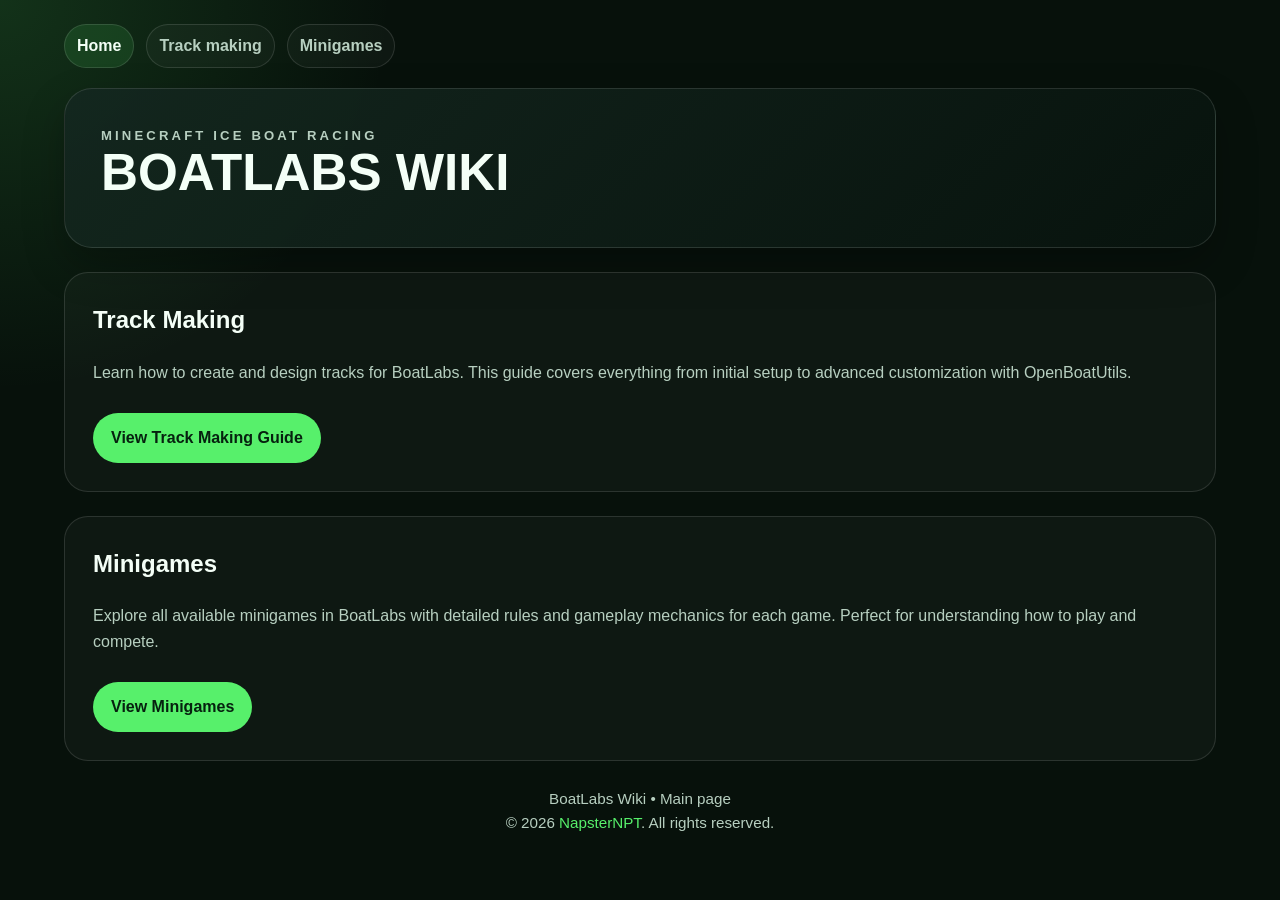
==== index.html @ e5155fdd "done the website" ====
<!DOCTYPE html>
<html lang="en">

<head>
    <meta charset="UTF-8" />
    <meta name="viewport" content="width=device-width, initial-scale=1.0" />
    <title>BoatLabs Wiki</title>
    <link rel="stylesheet" href="styles.css" />
</head>

<body>
    <div class="site">
        <nav class="top-nav">
            <a class="active" href="index.html">Home</a>
            <a href="track-making.html">Track making</a>
            <a href="minigames.html">Minigames</a>
        </nav>

        <header class="hero">
            <div>
                <p class="eyebrow">Minecraft ice boat racing</p>
                <h1>BoatLabs Wiki</h1>
            </div>
        </header>

        <main>
            <section class="section">
                <h2>Track Making</h2>
                <p>Learn how to create and design tracks for BoatLabs. This guide covers everything from initial setup
                    to advanced customization with OpenBoatUtils.</p>
                <a href="track-making.html" class="btn btn-primary"
                    style="display: inline-block; margin-top: 12px;">View Track Making Guide</a>
            </section>

            <section class="section">
                <h2>Minigames</h2>
                <p>Explore all available minigames in BoatLabs with detailed rules and gameplay mechanics for each game.
                    Perfect for understanding how to play and compete.</p>
                <a href="minigames.html" class="btn btn-primary" style="display: inline-block; margin-top: 12px;">View
                    Minigames</a>
            </section>
        </main>

        <footer>
            BoatLabs Wiki • Main page<br>
            © 2026 <a href="https://napsternpt.github.io/">NapsterNPT</a>. All rights reserved.
        </footer>
    </div>
</body>

</html>
---- styles.css ----
:root {
    --bg: #07110b;
    --panel: #0f1d15;
    --panel-2: #14271f;
    --text: #f4fff7;
    --muted: #b7cfc0;
    --accent: #57f06b;
    --border: rgba(255,255,255,0.12);
}

* {
    box-sizing: border-box;
}

html {
    min-height: 100vh;
}

body {
    margin: 0;
    font-family: "Segoe UI", Arial, sans-serif;
    color: var(--text);
    background:
        radial-gradient(circle at top left, rgba(87, 240, 107, 0.15), transparent 25%),
        var(--bg);
    line-height: 1.6;
    min-height: 100vh;
}

.site {
    max-width: 1200px;
    margin: 0 auto;
    padding: 24px;
}

.top-nav {
    display: flex;
    flex-wrap: wrap;
    gap: 12px;
    margin-bottom: 20px;
}

.top-nav a {
    color: var(--muted);
    text-decoration: none;
    font-weight: 600;
    padding: 8px 12px;
    border-radius: 999px;
    border: 1px solid var(--border);
    background: rgba(255,255,255,0.03);
}

.top-nav a:hover,
.top-nav a.active {
    color: var(--text);
    background: rgba(87, 240, 107, 0.12);
}

.page-intro {
    margin-top: 8px;
}

.page-intro p {
    max-width: 720px;
    margin: 0;
}

.hero {
    display: grid;
    grid-template-columns: 1.3fr 0.8fr;
    gap: 24px;
    padding: 36px;
    border-radius: 28px;
    background: linear-gradient(135deg, rgba(20,39,31,0.95), rgba(8,20,14,0.95));
    border: 1px solid var(--border);
    box-shadow: 0 18px 40px rgba(0,0,0,0.25);
}

.eyebrow {
    margin: 0 0 8px;
    color: var(--accent);
    font-size: 0.82rem;
    font-weight: 700;
    letter-spacing: 0.24em;
    text-transform: uppercase;
}

.hero h1 {
    margin: 0 0 12px;
    font-size: clamp(2rem, 4vw, 3.2rem);
    line-height: 1.05;
    text-transform: uppercase;
}

.hero p {
    margin: 0;
    color: var(--muted);
    max-width: 620px;
}

.hero-actions {
    display: flex;
    flex-wrap: wrap;
    gap: 12px;
    margin-top: 20px;
}

.btn {
    display: inline-block;
    padding: 12px 18px;
    border-radius: 999px;
    text-decoration: none;
    font-weight: 700;
    transition: transform 0.2s ease, background 0.2s ease;
}

.btn:hover {
    transform: translateY(-2px);
}

.btn-primary {
    background: var(--accent);
    color: #06210f;
}

.btn-secondary {
    background: transparent;
    color: var(--text);
    border: 1px solid var(--border);
}

.hero-stats {
    display: flex;
    flex-wrap: wrap;
    gap: 14px;
    margin-top: 24px;
}

.stat-box {
    padding: 12px 14px;
    border-radius: 14px;
    background: rgba(255,255,255,0.05);
    min-width: 120px;
}

.stat-box strong {
    display: block;
    color: var(--accent);
    font-size: 1.1rem;
}

.panel-card {
    padding: 20px;
    border-radius: 20px;
    background: linear-gradient(180deg, var(--panel-2), var(--panel));
    border: 1px solid var(--border);
}

.panel-card h2 {
    margin-top: 0;
    margin-bottom: 10px;
    font-size: 1.15rem;
}

.panel-card ul {
    margin: 0;
    padding-left: 18px;
    color: var(--muted);
}

.panel-card a {
    color: var(--accent);
    text-decoration: none;
}

.panel-card a:hover {
    text-decoration: underline;
}

.panel-card li + li {
    margin-top: 8px;
}

.section {
    margin-top: 24px;
    padding: 28px;
    border-radius: 24px;
    background: rgba(255,255,255,0.03);
    border: 1px solid var(--border);
}

.section-title {
    margin-bottom: 18px;
}

.info-grid {
    display: grid;
    grid-template-columns: repeat(2, minmax(0, 1fr));
    gap: 16px;
}

.info-card {
    padding: 18px;
    border-radius: 16px;
    background: linear-gradient(135deg, rgba(87,240,107,0.08), rgba(255,255,255,0.03));
    border: 1px solid var(--border);
}

.info-card h3 {
    margin-top: 0;
    margin-bottom: 8px;
}

.minigames-list {
    display: grid;
    grid-template-columns: repeat(auto-fill, minmax(200px, 1fr));
    gap: 12px;
}

.minigame-item {
    padding: 16px;
    border-radius: 12px;
    background: var(--panel);
    border: 1px solid var(--border);
    color: var(--text);
    font-weight: 600;
}

.game-rules {
    color: var(--muted);
    padding-left: 20px;
    line-height: 1.8;
}

.game-rules li {
    margin-bottom: 10px;
}

.section h3 {
    color: var(--accent);
    margin-bottom: 10px;
}

pre {
    margin: 12px 0;
    padding: 12px 14px;
    background: rgba(255,255,255,0.05);
    border: 1px solid var(--border);
    border-radius: 10px;
    overflow-x: auto;
}

code {
    font-family: Consolas, monospace;
    color: var(--accent);
}

.section h2,
.section h3 {
    margin-top: 0;
}

.section p {
    color: var(--muted);
}

footer {
    text-align: center;
    padding: 26px 10px 8px;
    color: var(--muted);
    font-size: 0.95rem;
}

footer a {
    color: var(--accent);
    text-decoration: none;
}

footer a:hover {
    text-decoration: underline;
}

.sidebar-right {
    position: fixed;
    right: 24px;
    top: 100px;
    width: 180px;
    max-height: calc(100vh - 120px);
    overflow-y: auto;
}

.sidebar-right h3 {
    margin-top: 0;
    margin-bottom: 16px;
    font-size: 0.9rem;
    color: var(--accent);
    text-transform: uppercase;
    letter-spacing: 0.05em;
}

.sidebar-right ul {
    list-style: none;
    margin: 0;
    padding: 0;
}

.sidebar-right ul li {
    margin-bottom: 6px;
}

.sidebar-right ul a {
    color: var(--muted);
    text-decoration: none;
    font-size: 0.85rem;
    display: block;
    padding: 4px 0;
    border-right: 2px solid transparent;
    padding-right: 10px;
    transition: all 0.2s ease;
}

.sidebar-right ul a:hover {
    color: var(--text);
    border-right-color: var(--accent);
}

@media (max-width: 900px) {
    .hero {
        grid-template-columns: 1fr;
    }

    .info-grid {
        grid-template-columns: 1fr;
    }

    .sidebar-right {
        display: none;
    }
}
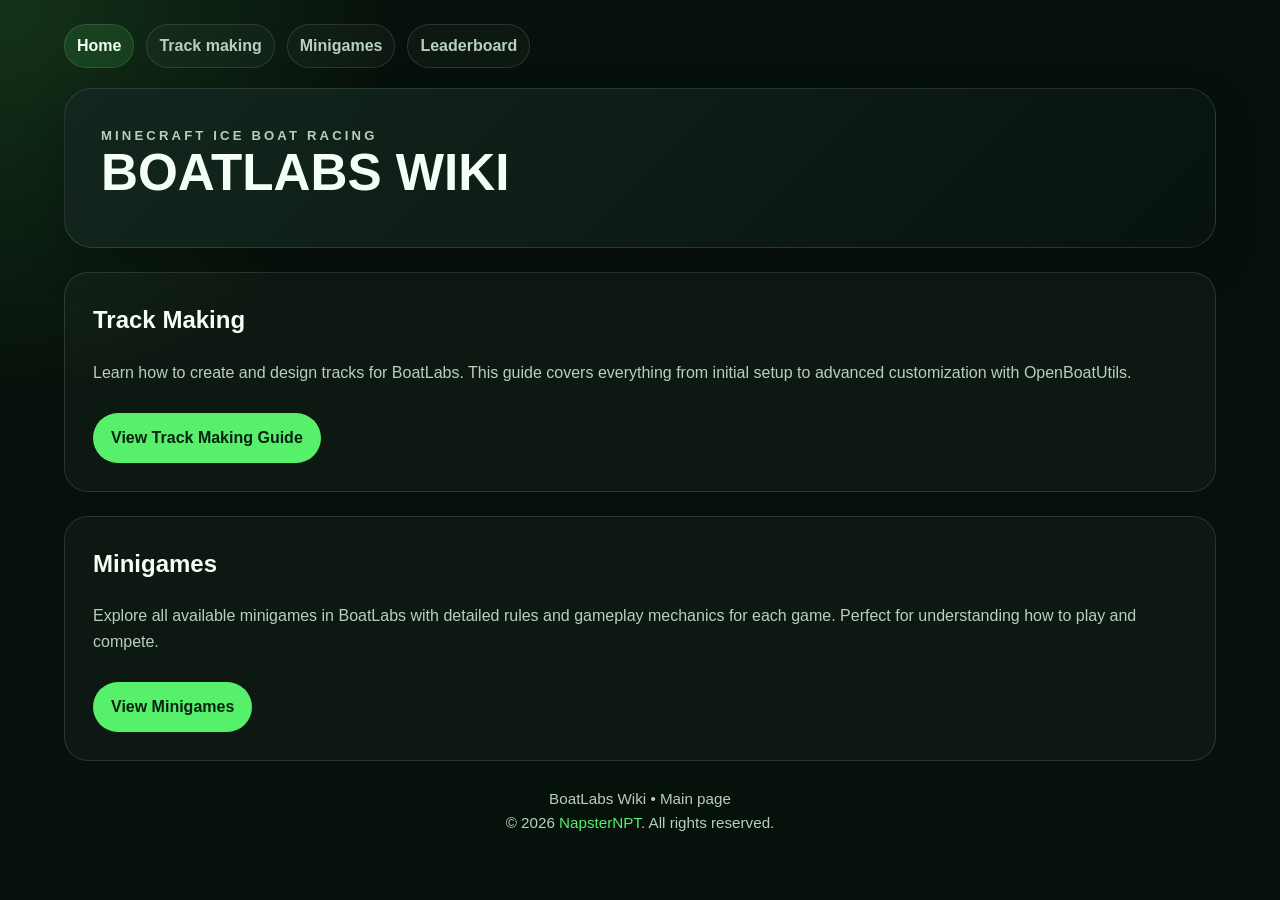
==== commit b880d8bb: "leatherboard!!!" ====
--- a/index.html
+++ b/index.html
@@ -5,6 +5,7 @@
     <meta charset="UTF-8" />
     <meta name="viewport" content="width=device-width, initial-scale=1.0" />
     <title>BoatLabs Wiki</title>
+    <link rel="icon" href="icon.ico" type="image/x-icon" />
     <link rel="stylesheet" href="styles.css" />
 </head>
 
@@ -14,6 +15,7 @@
             <a class="active" href="index.html">Home</a>
             <a href="track-making.html">Track making</a>
             <a href="minigames.html">Minigames</a>
+            <a href="leaderboard.html">Leaderboard</a>
         </nav>
 
         <header class="hero">
--- a/styles.css
+++ b/styles.css
@@ -324,6 +324,115 @@
     border-right-color: var(--accent);
 }
 
+.leaderboard-controls {
+    display: flex;
+    flex-wrap: wrap;
+    align-items: center;
+    gap: 16px;
+    margin-bottom: 20px;
+}
+
+.tabs {
+    display: flex;
+    gap: 6px;
+    background: rgba(255,255,255,0.04);
+    padding: 4px;
+    border-radius: 999px;
+    border: 1px solid var(--border);
+}
+
+.tab {
+    padding: 8px 18px;
+    border: none;
+    border-radius: 999px;
+    background: transparent;
+    color: var(--muted);
+    font-weight: 600;
+    font-size: 0.9rem;
+    cursor: pointer;
+    transition: background 0.2s, color 0.2s;
+}
+
+.tab:hover {
+    color: var(--text);
+    background: rgba(255,255,255,0.06);
+}
+
+.tab.active {
+    background: var(--accent);
+    color: #06210f;
+}
+
+.filter-bar {
+    display: flex;
+    align-items: center;
+    gap: 8px;
+    color: var(--muted);
+    font-size: 0.9rem;
+}
+
+.filter-bar select {
+    padding: 6px 12px;
+    border-radius: 8px;
+    border: 1px solid var(--border);
+    background: var(--panel);
+    color: var(--text);
+    font-size: 0.9rem;
+    cursor: pointer;
+}
+
+.search-bar {
+    margin-bottom: 16px;
+}
+
+.search-bar input {
+    width: 100%;
+    padding: 10px 14px;
+    border-radius: 10px;
+    border: 1px solid var(--border);
+    background: var(--panel);
+    color: var(--text);
+    font-size: 0.95rem;
+    outline: none;
+    transition: border-color 0.2s;
+}
+
+.search-bar input::placeholder {
+    color: var(--muted);
+}
+
+.search-bar input:focus {
+    border-color: var(--accent);
+}
+
+.standings-table {
+    width: 100%;
+    border-collapse: collapse;
+}
+
+.standings-table th,
+.standings-table td {
+    text-align: left;
+    padding: 10px 14px;
+    border-bottom: 1px solid var(--border);
+}
+
+.standings-table th {
+    color: var(--accent);
+    font-size: 0.85rem;
+    text-transform: uppercase;
+    letter-spacing: 0.08em;
+}
+
+.standings-table td:first-child {
+    color: var(--muted);
+    width: 60px;
+}
+
+.standings-table tbody tr:hover {
+    background: rgba(255,255,255,0.03);
+}
+
 @media (max-width: 900px) {
     .hero {
         grid-template-columns: 1fr;
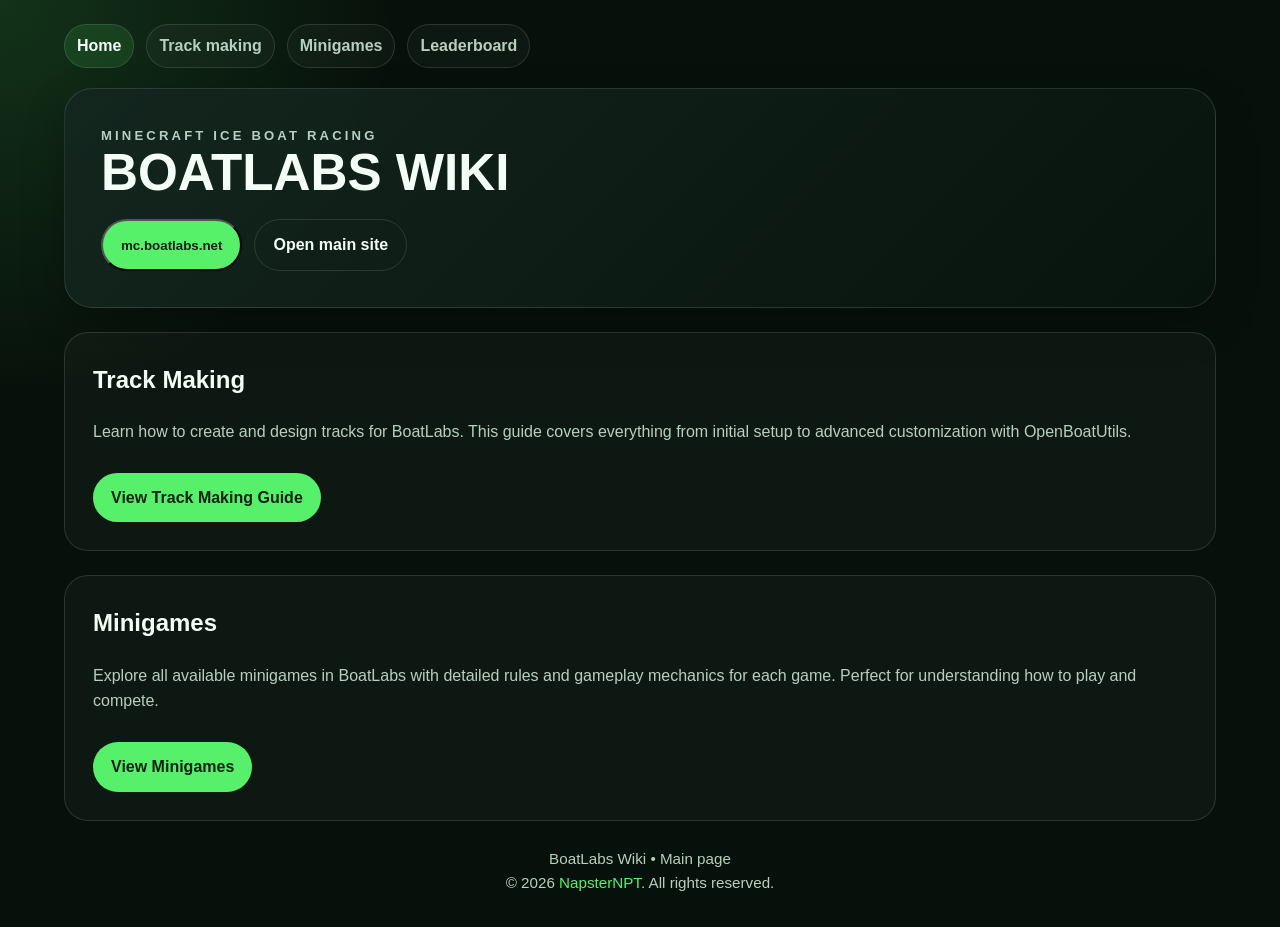
==== commit b4f10a37: "added useful links" ====
--- a/index.html
+++ b/index.html
@@ -22,6 +22,11 @@
             <div>
                 <p class="eyebrow">Minecraft ice boat racing</p>
                 <h1>BoatLabs Wiki</h1>
+                <div class="hero-actions">
+                    <button type="button" class="btn btn-primary" id="copy-ip-btn">mc.boatlabs.net</button>
+                    <a href="https://boatlabs.net/" class="btn btn-secondary" target="_blank"
+                        rel="noopener noreferrer">Open main site</a>
+                </div>
             </div>
         </header>
 
@@ -48,6 +53,27 @@
             © 2026 <a href="https://napsternpt.github.io/">NapsterNPT</a>. All rights reserved.
         </footer>
     </div>
+
+    <script>
+        const copyIpBtn = document.getElementById('copy-ip-btn');
+
+        if (copyIpBtn) {
+            copyIpBtn.addEventListener('click', async () => {
+                try {
+                    await navigator.clipboard.writeText('mc.boatlabs.net');
+                    copyIpBtn.textContent = 'IP copied!';
+                    setTimeout(() => {
+                        copyIpBtn.textContent = 'Copy server IP';
+                    }, 1800);
+                } catch (error) {
+                    copyIpBtn.textContent = 'Copy failed';
+                    setTimeout(() => {
+                        copyIpBtn.textContent = 'Copy server IP';
+                    }, 1800);
+                }
+            });
+        }
+    </script>
 </body>
 
 </html>
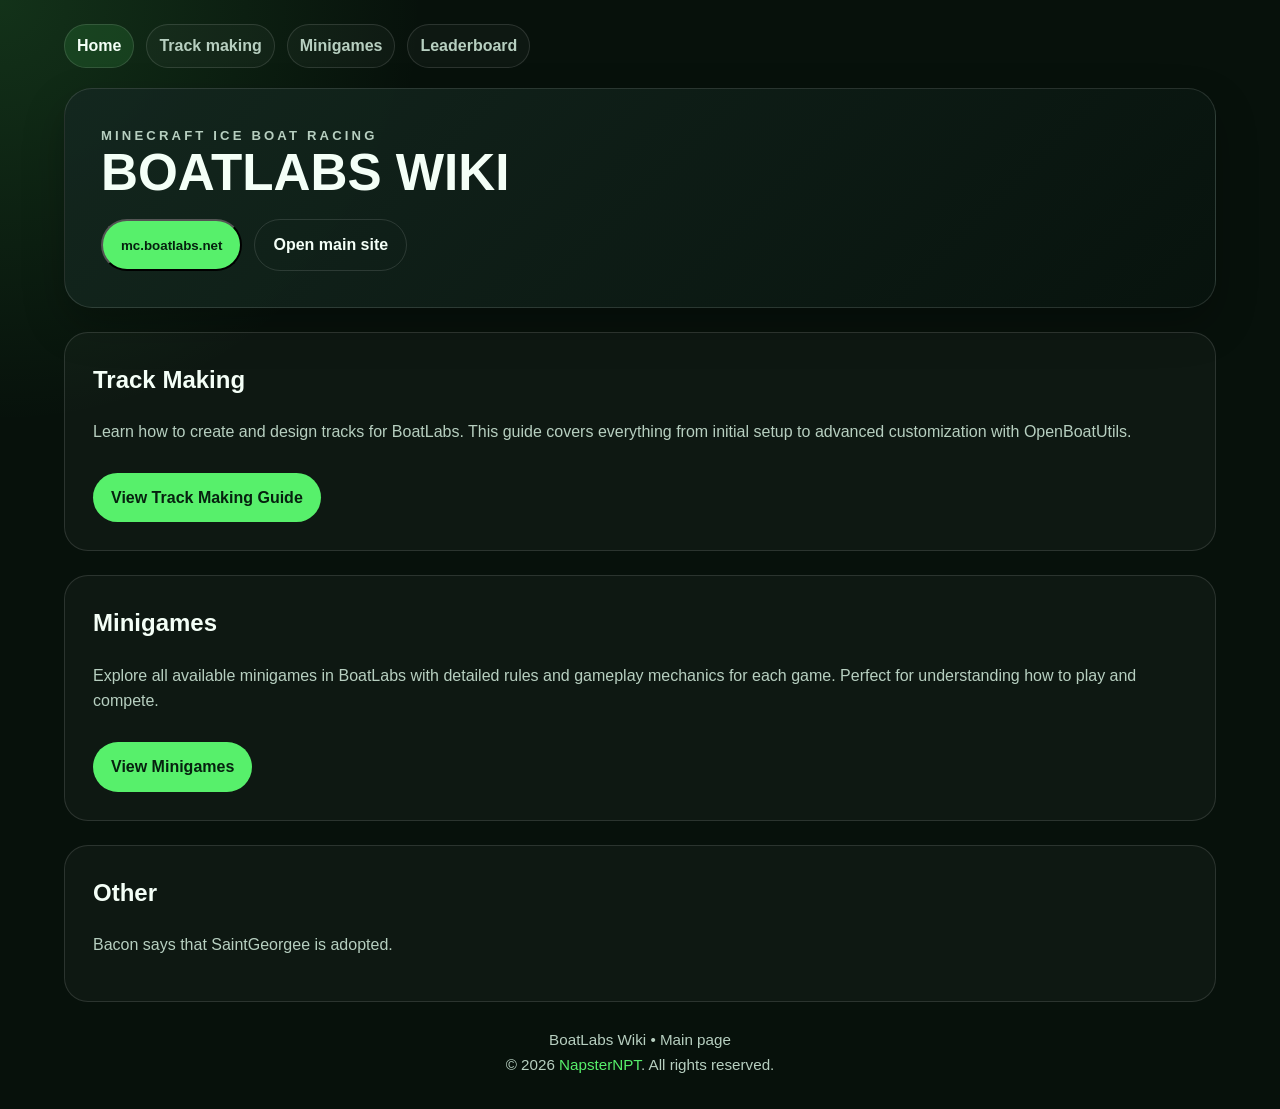
==== commit a2ff9067: "added obu stuff" ====
--- a/index.html
+++ b/index.html
@@ -4,6 +4,7 @@
 <head>
     <meta charset="UTF-8" />
     <meta name="viewport" content="width=device-width, initial-scale=1.0" />
+    <meta name="google-site-verification" content="gB28t2pf-SDUrMkWtlW9TnWFft1RW0w7X2vPIpRmmdc" />
     <title>BoatLabs Wiki</title>
     <link rel="icon" href="icon.ico" type="image/x-icon" />
     <link rel="stylesheet" href="styles.css" />
@@ -46,6 +47,11 @@
                 <a href="minigames.html" class="btn btn-primary" style="display: inline-block; margin-top: 12px;">View
                     Minigames</a>
             </section>
+
+            <section class="section">
+                <h2>Other</h2>
+                <p>Bacon says that SaintGeorgee is adopted.</p>
+            </section>
         </main>
 
         <footer>
--- a/styles.css
+++ b/styles.css
@@ -1,7 +1,6 @@
 :root {
     --bg: #07110b;
     --panel: #0f1d15;
-    --panel-2: #14271f;
     --text: #f4fff7;
     --muted: #b7cfc0;
     --accent: #57f06b;
@@ -58,11 +57,6 @@
 
 .page-intro {
     margin-top: 8px;
-}
-
-.page-intro p {
-    max-width: 720px;
-    margin: 0;
 }
 
 .hero {
@@ -129,58 +123,6 @@
     border: 1px solid var(--border);
 }
 
-.hero-stats {
-    display: flex;
-    flex-wrap: wrap;
-    gap: 14px;
-    margin-top: 24px;
-}
-
-.stat-box {
-    padding: 12px 14px;
-    border-radius: 14px;
-    background: rgba(255,255,255,0.05);
-    min-width: 120px;
-}
-
-.stat-box strong {
-    display: block;
-    color: var(--accent);
-    font-size: 1.1rem;
-}
-
-.panel-card {
-    padding: 20px;
-    border-radius: 20px;
-    background: linear-gradient(180deg, var(--panel-2), var(--panel));
-    border: 1px solid var(--border);
-}
-
-.panel-card h2 {
-    margin-top: 0;
-    margin-bottom: 10px;
-    font-size: 1.15rem;
-}
-
-.panel-card ul {
-    margin: 0;
-    padding-left: 18px;
-    color: var(--muted);
-}
-
-.panel-card a {
-    color: var(--accent);
-    text-decoration: none;
-}
-
-.panel-card a:hover {
-    text-decoration: underline;
-}
-
-.panel-card li + li {
-    margin-top: 8px;
-}
-
 .section {
     margin-top: 24px;
     padding: 28px;
@@ -193,39 +135,6 @@
     margin-bottom: 18px;
 }
 
-.info-grid {
-    display: grid;
-    grid-template-columns: repeat(2, minmax(0, 1fr));
-    gap: 16px;
-}
-
-.info-card {
-    padding: 18px;
-    border-radius: 16px;
-    background: linear-gradient(135deg, rgba(87,240,107,0.08), rgba(255,255,255,0.03));
-    border: 1px solid var(--border);
-}
-
-.info-card h3 {
-    margin-top: 0;
-    margin-bottom: 8px;
-}
-
-.minigames-list {
-    display: grid;
-    grid-template-columns: repeat(auto-fill, minmax(200px, 1fr));
-    gap: 12px;
-}
-
-.minigame-item {
-    padding: 16px;
-    border-radius: 12px;
-    background: var(--panel);
-    border: 1px solid var(--border);
-    color: var(--text);
-    font-weight: 600;
-}
-
 .game-rules {
     color: var(--muted);
     padding-left: 20px;
@@ -239,6 +148,70 @@
 .section h3 {
     color: var(--accent);
     margin-bottom: 10px;
+}
+
+.collapsible .section h2 {
+    cursor: pointer;
+    user-select: none;
+    display: flex;
+    align-items: center;
+    justify-content: space-between;
+    gap: 12px;
+    margin-bottom: 0;
+}
+
+.collapsible .section h2::after {
+    content: "\25BE";
+    color: var(--accent);
+    font-weight: 600;
+    flex-shrink: 0;
+    display: inline-block;
+    transition: transform 0.35s ease;
+}
+
+.collapsible .section:not(.collapsed) h2::after {
+    transform: rotate(180deg);
+}
+
+.collapsible .section-content {
+    display: grid;
+    grid-template-rows: 1fr;
+    transition: grid-template-rows 0.35s ease;
+}
+
+.collapsible .section-content-inner {
+    overflow: hidden;
+    min-height: 0;
+}
+
+.collapsible .section.collapsed .section-content {
+    grid-template-rows: 0fr;
+}
+
+.collapsible .section h3.collapsible-sub {
+    cursor: pointer;
+    user-select: none;
+    display: flex;
+    align-items: center;
+    justify-content: space-between;
+    gap: 12px;
+}
+
+.collapsible .section h3.collapsible-sub::after {
+    content: "\25BE";
+    color: var(--accent);
+    font-weight: 600;
+    flex-shrink: 0;
+    display: inline-block;
+    transition: transform 0.35s ease;
+}
+
+.collapsible .section h3.collapsible-sub:not(.collapsed)::after {
+    transform: rotate(180deg);
+}
+
+.collapsible .section h3.collapsible-sub.collapsed + .section-content {
+    grid-template-rows: 0fr;
 }
 
 pre {
@@ -262,6 +235,15 @@
 
 .section p {
     color: var(--muted);
+}
+
+.section a:not(.btn) {
+    color: var(--accent);
+    text-decoration: none;
+}
+
+.section a:not(.btn):hover {
+    text-decoration: underline;
 }
 
 footer {
@@ -363,24 +345,6 @@
     color: #06210f;
 }
 
-.filter-bar {
-    display: flex;
-    align-items: center;
-    gap: 8px;
-    color: var(--muted);
-    font-size: 0.9rem;
-}
-
-.filter-bar select {
-    padding: 6px 12px;
-    border-radius: 8px;
-    border: 1px solid var(--border);
-    background: var(--panel);
-    color: var(--text);
-    font-size: 0.9rem;
-    cursor: pointer;
-}
-
 .search-bar {
     margin-bottom: 16px;
 }
@@ -433,15 +397,30 @@
     background: rgba(255,255,255,0.03);
 }
 
+.data-table {
+    width: 100%;
+    border-collapse: collapse;
+}
+
+.data-table th,
+.data-table td {
+    text-align: left;
+    padding: 10px 14px;
+    border-bottom: 1px solid var(--border);
+}
+
+.data-table th {
+    color: var(--accent);
+    font-size: 0.85rem;
+    text-transform: uppercase;
+    letter-spacing: 0.08em;
+}
+
 @media (max-width: 900px) {
     .hero {
         grid-template-columns: 1fr;
     }
 
-    .info-grid {
-        grid-template-columns: 1fr;
-    }
-
     .sidebar-right {
         display: none;
     }
